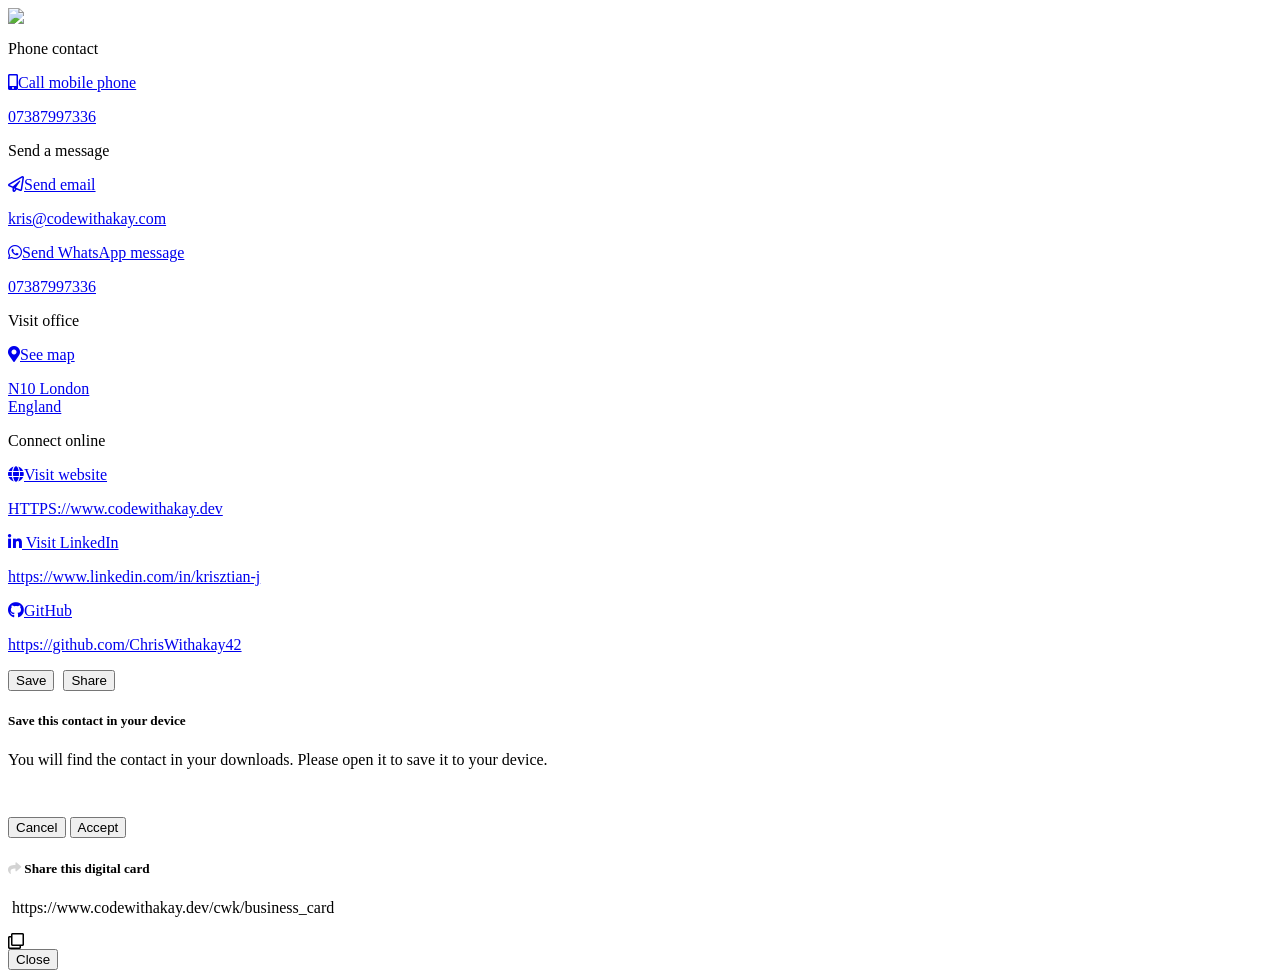
==== cwk_card.html @ fe5f5bd5 "initial commit this is a temporary repo until I get time to integrate this in my personal portfolio" ====
<html lang="en">
<head>
    <meta charset="UTF-8">
    <meta name="viewport" content="width=device-width, initial-scale=1.0">
    <title>Business Card</title>
    
    <!-- Linking to the external CSS file -->
    <link rel="stylesheet" href="src/assets/styles.css">
    <link rel="stylesheet" href="https://use.fontawesome.com/releases/v5.15.4/css/all.css">
    <script src="https://cdnjs.cloudflare.com/ajax/libs/bootstrap/5.3.2/js/bootstrap.min.js" integrity="sha512-WW8/jxkELe2CAiE4LvQfwm1rajOS8PHasCCx+knHG0gBHt8EXxS6T6tJRTGuDQVnluuAvMxWF4j8SNFDKceLFg==" crossorigin="anonymous" referrerpolicy="no-referrer"></script>

    <!-- You can include additional meta tags, stylesheets, or scripts here -->
</head>
  <body>
    <main role="main" class="main">
      <section>
        <div class="container-fluid">
          <div class="row mb-5">
              <div class="col-12 col-md-5 mx-auto text-center">
                  <img class="img-fluid mx-auto" style="max-height: 500px;" src="src/assets/9a6gtOZBUU2.png">
              </div>
          </div>
          <div class="row">
              <div class="col-12 col-md-6 mx-auto">
                  <div class="box">
                      <p>Phone contact</p>
                        <a href="tel:+447387997336" class="d-none d-md-block">  
                          <div class="col-12 px-0 input-box d-flex justify-content-between align-items-center">
                              <p><i class="fas fa-mobile-alt mr-2"></i>Call mobile phone</p>
                              <p class="form-control hg-initial mb-0">07387997336</p>
                          </div>
                        </a>
                  </div>
                <div class="box">
                    <p>Send a message</p>
                    <a href="mailto:kris@codewithakay.com" class="d-none d-md-block">  
                      <div class="col-12 px-0 input-box d-flex justify-content-between align-items-center">
                    <p><i class="far fa-paper-plane mr-2"></i>Send email</p>
                          <p class="form-control hg-initial d-none d-md-block mb-0">kris@codewithakay.com</p>
                      </div>
                    </a>
                    <a href="http://wa.me/+447387997336" class="d-none d-md-block" target="_blank">  
                      <div class="col-12 px-0 input-box d-flex justify-content-between align-items-center">
                    <p><i class="fab fa-whatsapp mr-2"></i>Send WhatsApp message</p>
                          <p class="form-control hg-initial mb-0">07387997336</p>
                      </div>
                    </a>
                </div>
  
                <div class="box">
                  <p>Visit office</p>
                  <a href="http://maps.google.com/?q=London+London+N10+England" class="d-none d-md-block" target="_blank">  
                    <div class="col-12 px-0 input-box d-flex justify-content-between align-items-center">
                      <p><i class="fas fa-map-marker-alt mr-2"></i>See map</p>
                      <p class="form-control hg-initial mb-0">N10  London<br>England</p>
                    </div>
                  </a>
                  </div>
  
        <div class="box">
                    <p>Connect online</p>
                      <a href="http://www.codewithakay.dev" class="d-none d-md-block" target="_blank">  
                        <div class="col-12 px-0 input-box d-flex justify-content-between align-items-center">
                          <p><i class="fas fa-globe mr-2""></i>Visit website</p>
                          <p class="form-control hg-initial mb-0">HTTPS://www.codewithakay.dev</p>
                        </div>
                      </a>
                              
                      <a href="https://www.linkedin.com/in/krisztian-j" class="d-none d-md-block" target="_blank">  
                        <div class="col-12 px-0 input-box d-flex justify-content-between align-items-center">
                          <p><i class="fab fa-linkedin-in mr-2"></i>&nbsp;Visit LinkedIn</p>
                            <p class="form-control hg-initial mb-0">https://www.linkedin.com/in/krisztian-j</p>
                        </div>
                      </a>
                              
                      <div class="col-12 px-0 input-box d-flex justify-content-between align-items-center d-block d-md-none">
                        <!-- <a href="https://www.linkedin.com/in/krisztian-j" class="d-block d-md-none" target="_blank" style="flex-grow:1"> -->
                        <!--   <p><i class="fab fa-linkedin-in mr-2"></i>&nbsp;https://www.linkedin.com/in/krisztian-j</p> -->
                        <!-- </a> -->
                        </div>
                          <a href="https://github.com/ChrisWithakay42" class="d-none d-md-block" target="_blank">  
                            <div class="col-12 px-0 input-box d-flex justify-content-between align-items-center">
                              <p><i class="fab fa-github mr-2"></i>GitHub</p>
                              <p class="form-control hg-initial mb-0">https://github.com/ChrisWithakay42</p>
                            </div>
                          </a>
                        </div>
                        <div class="col-12 d-block d-md-flex justify-content-center">
                          <!-- <a class="btn btn-primary btn-s my-3 download_contact" -->
                          <!--     data-bs-toggle="modal" -->
                          <!--   data-bs-target="export_contact_modal"> -->
                          <!-- Save</a> -->
                          <button
                            type="submit"
                            class="btn btn-primary btn-s my-3"
                            data-bs-toggle="modal"
                            data-bs-target="#export-contact-modal"
                          >Save</button>
                          <button 
                            type="submit" 
                            class="btn btn-primary btn-s my-3" 
                            data-bs-toggle="modal" 
                            data-bs-target="#modal-share" 
                            style="margin-left: 5px;">
                          Share
                          </button>
                        </div>
                      </div>
                    </div>
        </div>
      </section>
    </main>
    <div id="export-contact-modal" class="modal fade" tabindex="-1" role="dialog" aria-labelledby="myModalLabel" aria-hidden="true">
      <div class="modal-dialog" role="document">
        <div class="modal-content">
          <div class="modal-body pb-4">
            <h5>Save this contact in your device</h5>
            <p>You will find the contact in your downloads. Please open it to save it to your device.</p>
            <p><i class="far fa-download"></i></p>
          </div> 
          <div class="modal-footer d-block d-md-flex justify-content-center">
            <button class="btn btn-primary negative" data-bs-dismiss="modal" aria-hidden="true">Cancel</button>
            <button id="resume_vcf_download" class="btn btn-primary" data-bs-dismiss="modal" aria-hidden="true">Accept</button>
          </div>
        </div>
      </div>
    </div>
    <div id="modal-share" class="modal fade" role="dialog" aria-labelledby="modalCreate" aria-hidden="true">
    <div class="modal-dialog" role="document">
      <div class="modal-content">
        <div class="modal-body pb-4">
          <h5 class="pb-3">
            <i class="fas fa-share" style="color:lightgrey"></i> Share this digital card
          </h5>
          <div class="box">
            <div class="col-12 px-0 input-box d-flex justify-content-between align-items-center d-block">
              <p>&nbsp;https://www.codewithakay.dev/cwk/business_card</p>
                <a class="d-block pr-4 copy" data-clipboard-text="https://www.codewithakay.dev/cwk/business_card">
                  <i class="far fa-clone"></i>
                </a>
            </div>
          </div>
        </div>
        <div class="modal-footer d-block d-md-flex justify-content-center">
          <button class="btn btn-primary" data-bs-dismiss="modal" aria-hidden="true">Close</button>
        </div>
      </div>
    </div> 
  </div>
  <script>
    <!--Function to copy data to clipboard-->
  </script>
  <script nonce="" type="text/javascript" charset="utf-8">
    jQuery(document).ready(function() {
      // -------- DOWNLOAD VCF CONTACTS
        $(".download_contact").click( function() {
          if (navigator.platform === 'iPhone') {
            resumeVcfDownload();
          }else{
            $('#export_contact_modal').modal();
          };
        })

        $('#resume_vcf_download').on('click',function(){
          resumeVcfDownload();
        });

        function resumeVcfDownload(){
          if(/(iPad|iPhone|iPod)/g.test( navigator.platform )) {
              if (navigator.userAgent.indexOf('Safari') != -1 &&
                      navigator.userAgent.indexOf('CriOS') == -1 && navigator.userAgent.indexOf('Chrome') == -1 ) { //Safari
                  window.location.assign("/export/9a6gtOZBUU2?export=ics&amp;locale=en"); //:export=>"ics"
              } else {
                  window.location.assign("/export/9a6gtOZBUU2?export=ics&amp;locale=en");
              }
          }
          else if (/(Win)/g.test( navigator.userAgent )) {
              window.location.assign("/export/9a6gtOZBUU2?export=outlook&amp;locale=en");
          }
          else {
              window.location.assign("/export/9a6gtOZBUU2?export=vcf&amp;locale=en");
          }
        };
    });
  </script>
  </body>
</html>
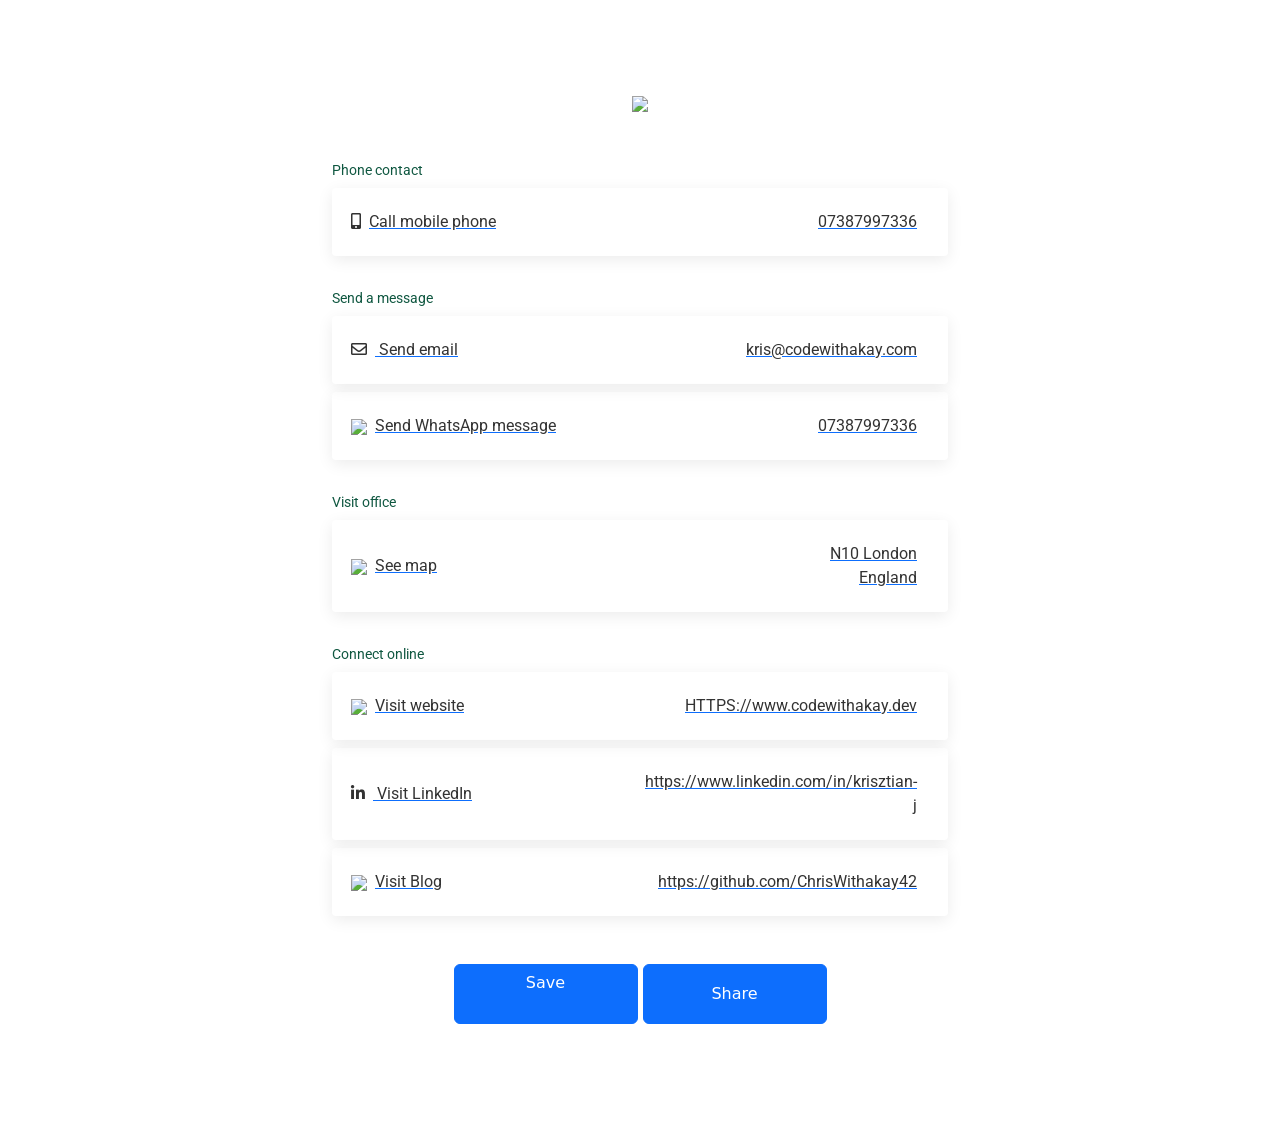
==== commit 1ef14d50: "refactored for mobile" ====
--- a/cwk_card.html
+++ b/cwk_card.html
@@ -5,97 +5,142 @@
     <title>Business Card</title>
     
     <!-- Linking to the external CSS file -->
-    <link rel="stylesheet" href="src/assets/styles.css">
+    <link rel="stylesheet" href="styles.css">
     <link rel="stylesheet" href="https://use.fontawesome.com/releases/v5.15.4/css/all.css">
     <script src="https://cdnjs.cloudflare.com/ajax/libs/bootstrap/5.3.2/js/bootstrap.min.js" integrity="sha512-WW8/jxkELe2CAiE4LvQfwm1rajOS8PHasCCx+knHG0gBHt8EXxS6T6tJRTGuDQVnluuAvMxWF4j8SNFDKceLFg==" crossorigin="anonymous" referrerpolicy="no-referrer"></script>
+    <script src="https://code.jquery.com/jquery-3.6.4.min.js"></script>
+    <script src="https://cdn.jsdelivr.net/npm/bootstrap@5.7.0/dist/js/bootstrap.bundle.min.js"></script>
+    <link href="https://cdn.jsdelivr.net/npm/bootstrap@5.7.0/dist/css/bootstrap.min.css" rel="stylesheet">
+
+
 
     <!-- You can include additional meta tags, stylesheets, or scripts here -->
 </head>
   <body>
-    <main role="main" class="main">
-      <section>
-        <div class="container-fluid">
-          <div class="row mb-5">
-              <div class="col-12 col-md-5 mx-auto text-center">
-                  <img class="img-fluid mx-auto" style="max-height: 500px;" src="src/assets/9a6gtOZBUU2.png">
+<main role="main" class="main">
+  <section>
+      <div class="container-fluid">
+        <div class="row mb-5">
+            <div class="col-12 col-md-5 mx-auto text-center">
+                <img class="img-fluid mx-auto" style="max-height: 500px;" src="https://media.know.ee/knowee-vcard/9a6gtOZBUU2.png">
+            </div>
+        </div>
+
+        <div class="row">
+            <div class="col-12 col-md-6 mx-auto">
+                <div class="box">
+                    <p>Phone contact</p>
+                      <a href="tel:07387997336" class="d-none d-md-block">  
+                        <div class="col-12 px-0 input-box d-flex justify-content-between align-items-center">
+                            <p><i class="fas fa-mobile-alt mr-2"></i>Call mobile phone</p>
+                            <p class="form-control hg-initial mb-0">07387997336</p>
+                        </div>
+                      </a>
+                        
+                      <div class="col-12 px-0 input-box d-flex justify-content-between align-items-center d-block d-md-none">
+                        <a href="tel:07387997336" class="d-block d-md-none" style="flex-grow:1">
+                          <p><i class="fas fa-mobile-alt mr-2"></i>07387997336</p>
+                        </a>
+                        <a class="d-block d-md-none pr-4 copy" data-clipboard-text="07387997336" data-original-title="Copied!" title=""><img src="/assets/customer/edit.svg"></a>
+                      </div>
+
+                </div>
+
+              <div class="box">
+                  <p>Send a message</p>
+                  <a href="mailto:kris@codewithakay.com" class="d-none d-md-block">  
+                    <div class="col-12 px-0 input-box d-flex justify-content-between align-items-center">
+                    <p><i class="far fa-envelope mr-2"></i> Send email</p>
+                        <p class="form-control hg-initial d-none d-md-block mb-0">kris@codewithakay.com</p>
+                    </div>
+                  </a>
+                    
+                  <div class="col-12 px-0 input-box d-flex justify-content-between align-items-center d-block d-md-none">
+                    <a href="mailto:kris@codewithakay.com" class="d-block d-md-none" style="flex-grow:1">
+                    <p><i class="far fa-envelope mr-2"></i>kris@codewithakay.com</p>
+                    </a>
+                    <a class="d-block d-md-none pr-4 copy" data-clipboard-text="kris@codewithakay.com" data-original-title="" title=""><img src="/assets/customer/edit.svg"></a>
+                  </div>
+                  <a href="http://wa.me/07387997336" class="d-none d-md-block" target="_blank">  
+                    <div class="col-12 px-0 input-box d-flex justify-content-between align-items-center">
+                        <p><img class="img-fluid mr-2" src="/assets/customer/WhatsappLogo.svg">Send WhatsApp message</p>
+                        <p class="form-control hg-initial mb-0">07387997336</p>
+                    </div>
+                  </a>
+                    
+                  <div class="col-12 px-0 input-box d-flex justify-content-between align-items-center d-block d-md-none">
+                    <a href="http://wa.me/07387997336" class="d-block d-md-none" target="_blank" style="flex-grow:1">
+                      <p><img class="img-fluid mr-2" src="/assets/customer/WhatsappLogo.svg">07387997336</p>
+                    </a>
+                    <a class="d-block d-md-none pr-4 copy" data-clipboard-text="07387997336" data-original-title="" title=""><img src="/assets/customer/edit.svg"></a>
+                  </div>
               </div>
-          </div>
-          <div class="row">
-              <div class="col-12 col-md-6 mx-auto">
-                  <div class="box">
-                      <p>Phone contact</p>
-                        <a href="tel:+447387997336" class="d-none d-md-block">  
-                          <div class="col-12 px-0 input-box d-flex justify-content-between align-items-center">
-                              <p><i class="fas fa-mobile-alt mr-2"></i>Call mobile phone</p>
-                              <p class="form-control hg-initial mb-0">07387997336</p>
-                          </div>
-                        </a>
-                  </div>
-                <div class="box">
-                    <p>Send a message</p>
-                    <a href="mailto:kris@codewithakay.com" class="d-none d-md-block">  
-                      <div class="col-12 px-0 input-box d-flex justify-content-between align-items-center">
-                    <p><i class="far fa-paper-plane mr-2"></i>Send email</p>
-                          <p class="form-control hg-initial d-none d-md-block mb-0">kris@codewithakay.com</p>
-                      </div>
-                    </a>
-                    <a href="http://wa.me/+447387997336" class="d-none d-md-block" target="_blank">  
-                      <div class="col-12 px-0 input-box d-flex justify-content-between align-items-center">
-                    <p><i class="fab fa-whatsapp mr-2"></i>Send WhatsApp message</p>
-                          <p class="form-control hg-initial mb-0">07387997336</p>
-                      </div>
-                    </a>
-                </div>
-  
+
                 <div class="box">
                   <p>Visit office</p>
                   <a href="http://maps.google.com/?q=London+London+N10+England" class="d-none d-md-block" target="_blank">  
-                    <div class="col-12 px-0 input-box d-flex justify-content-between align-items-center">
-                      <p><i class="fas fa-map-marker-alt mr-2"></i>See map</p>
-                      <p class="form-control hg-initial mb-0">N10  London<br>England</p>
-                    </div>
-                  </a>
-                  </div>
-  
-        <div class="box">
-                    <p>Connect online</p>
-                      <a href="http://www.codewithakay.dev" class="d-none d-md-block" target="_blank">  
-                        <div class="col-12 px-0 input-box d-flex justify-content-between align-items-center">
-                          <p><i class="fas fa-globe mr-2""></i>Visit website</p>
-                          <p class="form-control hg-initial mb-0">HTTPS://www.codewithakay.dev</p>
-                        </div>
+                      <div class="col-12 px-0 input-box d-flex justify-content-between align-items-center">
+                          <p><img class="img-fluid mr-2" src="/assets/customer/MapPinLine.svg">See map</p>
+                          <p class="form-control hg-initial mb-0">N10  London<br>England</p>
+                      </div>
+                    </a>
+                      
+                    <div class="col-12 px-0 input-box d-flex justify-content-between align-items-center d-block d-md-none">
+                      <a href="http://maps.google.com/?q=London+London+N10+England" class="d-block d-md-none" target="_blank" style="flex-grow:1">
+                        <p><img class="img-fluid mr-2" src="/assets/customer/MapPinLine.svg">N10  London<br>England</p>
                       </a>
-                              
-                      <a href="https://www.linkedin.com/in/krisztian-j" class="d-none d-md-block" target="_blank">  
-                        <div class="col-12 px-0 input-box d-flex justify-content-between align-items-center">
-                          <p><i class="fab fa-linkedin-in mr-2"></i>&nbsp;Visit LinkedIn</p>
-                            <p class="form-control hg-initial mb-0">https://www.linkedin.com/in/krisztian-j</p>
-                        </div>
-                      </a>
-                              
-                      <div class="col-12 px-0 input-box d-flex justify-content-between align-items-center d-block d-md-none">
-                        <!-- <a href="https://www.linkedin.com/in/krisztian-j" class="d-block d-md-none" target="_blank" style="flex-grow:1"> -->
-                        <!--   <p><i class="fab fa-linkedin-in mr-2"></i>&nbsp;https://www.linkedin.com/in/krisztian-j</p> -->
-                        <!-- </a> -->
-                        </div>
+                      <a class="d-block d-md-none pr-4 copy" data-clipboard-text="N10  London England" data-original-title="" title="">
+                          <img src="/assets/customer/edit.svg"></a>
+                    </div>
+                </div>
+
+                    <div class="box">
+                        <p>Connect online</p>
+                          <a href="http://HTTPS://www.codewithakay.dev" class="d-none d-md-block" target="_blank">  
+                            <div class="col-12 px-0 input-box d-flex justify-content-between align-items-center">
+                                <p><img class="img-fluid mr-2" src="/assets/customer/Globe.svg">Visit website</p>
+                                <p class="form-control hg-initial mb-0">HTTPS://www.codewithakay.dev</p>
+                            </div>
+                          </a>
+                            
+                          <div class="col-12 px-0 input-box d-flex justify-content-between align-items-center d-block d-md-none">
+                            <a href="http://HTTPS://www.codewithakay.dev" class="d-block d-md-none" target="_blank" style="flex-grow:1">
+                              <p><img class="img-fluid mr-2" src="/assets/customer/Globe.svg">HTTPS://www.codewithakay.dev</p>
+                            </a>
+                            <a class="d-block d-md-none pr-4 copy" data-clipboard-text="HTTPS://www.codewithakay.dev" data-original-title="Copied!" title=""><img src="/assets/customer/edit.svg"></a>
+                          </div>
+                          <a href="https://www.linkedin.com/in/krisztian-j" class="d-none d-md-block" target="_blank">  
+                            <div class="col-12 px-0 input-box d-flex justify-content-between align-items-center">
+                                <p><i class="fab fa-linkedin-in mr-2"></i>&nbsp;Visit LinkedIn</p>
+                                <p class="form-control hg-initial mb-0">https://www.linkedin.com/in/krisztian-j</p>
+                            </div>
+                          </a>
+                            
+                          <div class="col-12 px-0 input-box d-flex justify-content-between align-items-center d-block d-md-none">
+                            <a href="https://www.linkedin.com/in/krisztian-j" class="d-block d-md-none" target="_blank" style="flex-grow:1">
+                              <p><i class="fab fa-linkedin-in mr-2"></i>&nbsp;https://www.linkedin.com/in/krisztian-j</p>
+                            </a>
+                            <a class="d-block d-md-none pr-4 copy" data-clipboard-text="https://www.linkedin.com/in/krisztian-j" data-original-title="Copied!" title=""><img src="/assets/customer/edit.svg"></a>
+                          </div>
                           <a href="https://github.com/ChrisWithakay42" class="d-none d-md-block" target="_blank">  
                             <div class="col-12 px-0 input-box d-flex justify-content-between align-items-center">
-                              <p><i class="fab fa-github mr-2"></i>GitHub</p>
-                              <p class="form-control hg-initial mb-0">https://github.com/ChrisWithakay42</p>
+                                <p><img class="img-fluid mr-2" src="/assets/customer/Globe.svg">Visit Blog</p>
+                                <p class="form-control hg-initial mb-0">https://github.com/ChrisWithakay42</p>
                             </div>
                           </a>
-                        </div>
+                            
+                          <div class="col-12 px-0 input-box d-flex justify-content-between align-items-center d-block d-md-none">
+                            <a href="https://github.com/ChrisWithakay42" class="d-block d-md-none" target="_blank" style="flex-grow:1">
+                              <p><img class="img-fluid mr-2" src="/assets/customer/Globe.svg">https://github.com/ChrisWithakay42</p>
+                            </a>
+                            <a class="d-block d-md-none pr-4 copy" data-clipboard-text="https://github.com/ChrisWithakay42" data-original-title="" title=""><img src="/assets/customer/edit.svg"></a>
+                          </div>
+                    </div>
                         <div class="col-12 d-block d-md-flex justify-content-center">
-                          <!-- <a class="btn btn-primary btn-s my-3 download_contact" -->
-                          <!--     data-bs-toggle="modal" -->
-                          <!--   data-bs-target="export_contact_modal"> -->
-                          <!-- Save</a> -->
-                          <button
-                            type="submit"
-                            class="btn btn-primary btn-s my-3"
-                            data-bs-toggle="modal"
-                            data-bs-target="#export-contact-modal"
-                          >Save</button>
+                          <a class="btn btn-primary btn-s my-3 download_contact"
+                              data-bs-toggle="modal"
+                            data-bs-target="#export-contact-modal">
+                          Save</a>
                           <button 
                             type="submit" 
                             class="btn btn-primary btn-s my-3" 
@@ -105,11 +150,15 @@
                           Share
                           </button>
                         </div>
-                      </div>
-                    </div>
-        </div>
-      </section>
-    </main>
+
+
+            </div>
+        </div>
+      </div>
+    
+  </section>
+
+</main>
     <div id="export-contact-modal" class="modal fade" tabindex="-1" role="dialog" aria-labelledby="myModalLabel" aria-hidden="true">
       <div class="modal-dialog" role="document">
         <div class="modal-content">
@@ -148,40 +197,65 @@
     </div> 
   </div>
   <script>
-    <!--Function to copy data to clipboard-->
+    $(document).ready(function () {
+        // Function to copy data to clipboard
+        function copyToClipboard() {
+          // Get the data-clipboard-text attribute value
+          var clipboardText = $('#modal-share .copy').attr('data-clipboard-text').trim();
+    
+          // Create a temporary text area element
+          var tempTextArea = $('<textarea>');
+          tempTextArea.val(clipboardText);
+    
+          // Append the text area to the document
+          $('body').append(tempTextArea);
+    
+          // Select the text in the text area
+          tempTextArea.select();
+          tempTextArea[0].setSelectionRange(0, 99999); // For mobile devices
+    
+          // Copy the selected text to the clipboard
+          document.execCommand('copy');
+    
+          // Remove the temporary text area
+          tempTextArea.remove();
+    
+          // Optionally, provide some feedback to the user
+          alert('Text copied to clipboard: ' + clipboardText);
+        }
+    
+        // Call the function when the copy button is clicked
+        $('#modal-share .copy').on('click', copyToClipboard);
+  });
   </script>
-  <script nonce="" type="text/javascript" charset="utf-8">
-    jQuery(document).ready(function() {
-      // -------- DOWNLOAD VCF CONTACTS
-        $(".download_contact").click( function() {
-          if (navigator.platform === 'iPhone') {
-            resumeVcfDownload();
-          }else{
-            $('#export_contact_modal').modal();
-          };
-        })
-
-        $('#resume_vcf_download').on('click',function(){
-          resumeVcfDownload();
-        });
-
-        function resumeVcfDownload(){
-          if(/(iPad|iPhone|iPod)/g.test( navigator.platform )) {
-              if (navigator.userAgent.indexOf('Safari') != -1 &&
-                      navigator.userAgent.indexOf('CriOS') == -1 && navigator.userAgent.indexOf('Chrome') == -1 ) { //Safari
-                  window.location.assign("/export/9a6gtOZBUU2?export=ics&amp;locale=en"); //:export=>"ics"
-              } else {
-                  window.location.assign("/export/9a6gtOZBUU2?export=ics&amp;locale=en");
-              }
+  <script>
+          function downloadVCF(contactInfo) {
+              const vcfContent = `BEGIN:VCARD
+  VERSION:3.0
+  FN:${contactInfo.fullName}
+  TEL:${contactInfo.phoneNumber}
+  EMAIL:${contactInfo.email}
+  END:VCARD`;
+  
+              const blob = new Blob([vcfContent], { type: 'text/vcard' });
+  
+              const link = document.createElement('a');
+              link.download = 'Krisztian Jakovcevic.vcf';
+              link.href = window.URL.createObjectURL(blob);
+  
+              document.body.appendChild(link);
+              link.click();
+              document.body.removeChild(link);
           }
-          else if (/(Win)/g.test( navigator.userAgent )) {
-              window.location.assign("/export/9a6gtOZBUU2?export=outlook&amp;locale=en");
-          }
-          else {
-              window.location.assign("/export/9a6gtOZBUU2?export=vcf&amp;locale=en");
-          }
-        };
-    });
+  
+          document.getElementById('resume_vcf_download').addEventListener('click', function() {
+              const contactInfo = {
+                  fullName: 'John Doe',
+                  phoneNumber: '+1234567890',
+                  email: 'john.doe@example.com'
+              };
+              downloadVCF(contactInfo);
+          });
   </script>
   </body>
 </html>
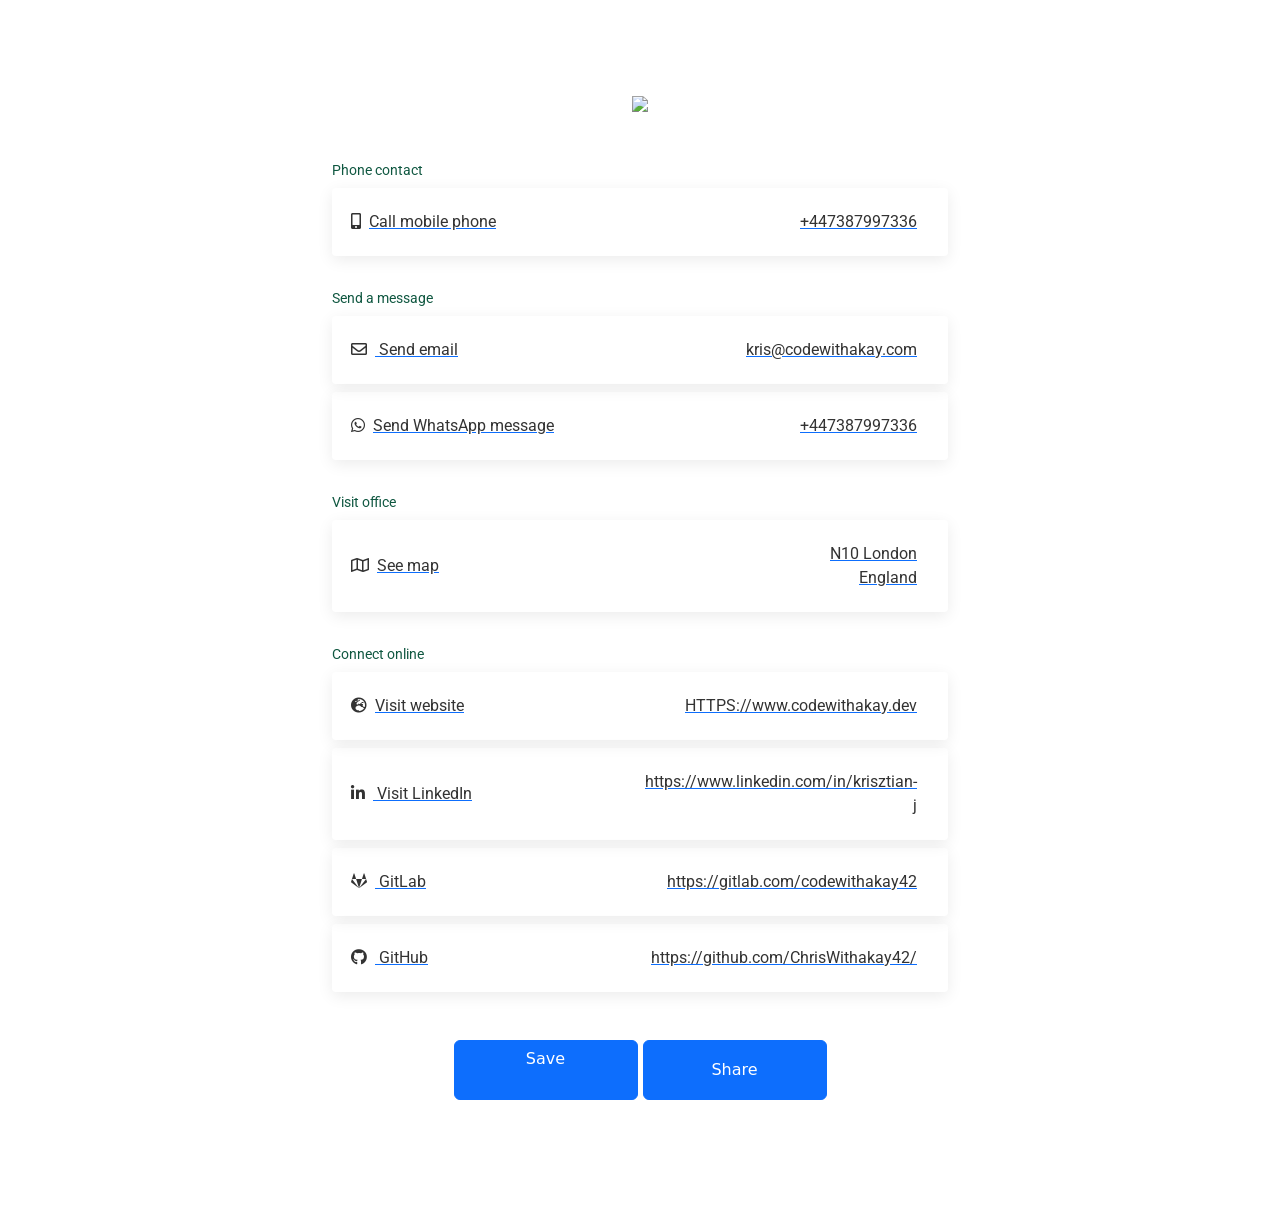
==== commit cd292d4e: "filled in personal data and added fa icons" ====
--- a/cwk_card.html
+++ b/cwk_card.html
@@ -30,18 +30,18 @@
             <div class="col-12 col-md-6 mx-auto">
                 <div class="box">
                     <p>Phone contact</p>
-                      <a href="tel:07387997336" class="d-none d-md-block">  
+                      <a href="tel:+447387997336" class="d-none d-md-block">  
                         <div class="col-12 px-0 input-box d-flex justify-content-between align-items-center">
                             <p><i class="fas fa-mobile-alt mr-2"></i>Call mobile phone</p>
-                            <p class="form-control hg-initial mb-0">07387997336</p>
+                            <p class="form-control hg-initial mb-0">+447387997336</p>
                         </div>
                       </a>
                         
                       <div class="col-12 px-0 input-box d-flex justify-content-between align-items-center d-block d-md-none">
-                        <a href="tel:07387997336" class="d-block d-md-none" style="flex-grow:1">
-                          <p><i class="fas fa-mobile-alt mr-2"></i>07387997336</p>
+                        <a href="tel:+447387997336" class="d-block d-md-none" style="flex-grow:1">
+                          <p><i class="fas fa-mobile-alt mr-2"></i>+447387997336</p>
                         </a>
-                        <a class="d-block d-md-none pr-4 copy" data-clipboard-text="07387997336" data-original-title="Copied!" title=""><img src="/assets/customer/edit.svg"></a>
+                  <a class="d-block d-md-none pr-4 copy" data-clipboard-text="07387997336" data-original-title="Copied!" title=""><i class="far fa-copy mr-2"></i></a>
                       </div>
 
                 </div>
@@ -59,20 +59,20 @@
                     <a href="mailto:kris@codewithakay.com" class="d-block d-md-none" style="flex-grow:1">
                     <p><i class="far fa-envelope mr-2"></i>kris@codewithakay.com</p>
                     </a>
-                    <a class="d-block d-md-none pr-4 copy" data-clipboard-text="kris@codewithakay.com" data-original-title="" title=""><img src="/assets/customer/edit.svg"></a>
+                  <a class="d-block d-md-none pr-4 copy" data-clipboard-text="kris@codewithakay.com" data-original-title="" title=""><i class="far fa-copy mr-2"></i></a>
                   </div>
-                  <a href="http://wa.me/07387997336" class="d-none d-md-block" target="_blank">  
+                  <a href="http://wa.me/+447387997336" class="d-none d-md-block" target="_blank">  
                     <div class="col-12 px-0 input-box d-flex justify-content-between align-items-center">
-                        <p><img class="img-fluid mr-2" src="/assets/customer/WhatsappLogo.svg">Send WhatsApp message</p>
-                        <p class="form-control hg-initial mb-0">07387997336</p>
+                    <p><i class="fab fa-whatsapp mr-2"></i>Send WhatsApp message</p>
+                        <p class="form-control hg-initial mb-0">+447387997336</p>
                     </div>
                   </a>
                     
                   <div class="col-12 px-0 input-box d-flex justify-content-between align-items-center d-block d-md-none">
-                    <a href="http://wa.me/07387997336" class="d-block d-md-none" target="_blank" style="flex-grow:1">
-                      <p><img class="img-fluid mr-2" src="/assets/customer/WhatsappLogo.svg">07387997336</p>
+                    <a href="http://wa.me/+447387997336" class="d-block d-md-none" target="_blank" style="flex-grow:1">
+                    <p><i class="fab fa-whatsapp mr-2"></i>+447387997336</p>
                     </a>
-                    <a class="d-block d-md-none pr-4 copy" data-clipboard-text="07387997336" data-original-title="" title=""><img src="/assets/customer/edit.svg"></a>
+                  <a class="d-block d-md-none pr-4 copy" data-clipboard-text="+447387997336" data-original-title="" title=""><i class="far fa-copy mr-2"></i></a>
                   </div>
               </div>
 
@@ -80,34 +80,34 @@
                   <p>Visit office</p>
                   <a href="http://maps.google.com/?q=London+London+N10+England" class="d-none d-md-block" target="_blank">  
                       <div class="col-12 px-0 input-box d-flex justify-content-between align-items-center">
-                          <p><img class="img-fluid mr-2" src="/assets/customer/MapPinLine.svg">See map</p>
+                    <p><i class="far fa-map mr-2"></i>See map</p>
                           <p class="form-control hg-initial mb-0">N10  London<br>England</p>
                       </div>
                     </a>
                       
                     <div class="col-12 px-0 input-box d-flex justify-content-between align-items-center d-block d-md-none">
                       <a href="http://maps.google.com/?q=London+London+N10+England" class="d-block d-md-none" target="_blank" style="flex-grow:1">
-                        <p><img class="img-fluid mr-2" src="/assets/customer/MapPinLine.svg">N10  London<br>England</p>
+                    <p><i class="far fa-mar mr-2"></i>N10  London<br>England</p>
                       </a>
                       <a class="d-block d-md-none pr-4 copy" data-clipboard-text="N10  London England" data-original-title="" title="">
-                          <img src="/assets/customer/edit.svg"></a>
+                    <i class="far fa-copy mr-2"></i></a>
                     </div>
                 </div>
 
                     <div class="box">
                         <p>Connect online</p>
-                          <a href="http://HTTPS://www.codewithakay.dev" class="d-none d-md-block" target="_blank">  
-                            <div class="col-12 px-0 input-box d-flex justify-content-between align-items-center">
-                                <p><img class="img-fluid mr-2" src="/assets/customer/Globe.svg">Visit website</p>
+                          <a href="http://www.codewithakay.dev" class="d-none d-md-block" target="_blank">  
+                            <div class="col-12 px-0 input-box d-flex justify-content-between align-items-center">
+                    <p><i class="fas fa-globe-europe mr-2"></i>Visit website</p>
                                 <p class="form-control hg-initial mb-0">HTTPS://www.codewithakay.dev</p>
                             </div>
                           </a>
                             
                           <div class="col-12 px-0 input-box d-flex justify-content-between align-items-center d-block d-md-none">
-                            <a href="http://HTTPS://www.codewithakay.dev" class="d-block d-md-none" target="_blank" style="flex-grow:1">
-                              <p><img class="img-fluid mr-2" src="/assets/customer/Globe.svg">HTTPS://www.codewithakay.dev</p>
-                            </a>
-                            <a class="d-block d-md-none pr-4 copy" data-clipboard-text="HTTPS://www.codewithakay.dev" data-original-title="Copied!" title=""><img src="/assets/customer/edit.svg"></a>
+                            <a href="http://www.codewithakay.dev" class="d-block d-md-none" target="_blank" style="flex-grow:1">
+                    <p><i class="fas fa-globe-europe mr-2"></i>https://www.codewithakay.dev</p>
+                            </a>
+                  <a class="d-block d-md-none pr-4 copy" data-clipboard-text="HTTPS://www.codewithakay.dev" data-original-title="Copied!" title=""><i class="far fa-copy mr2"></i></a>
                           </div>
                           <a href="https://www.linkedin.com/in/krisztian-j" class="d-none d-md-block" target="_blank">  
                             <div class="col-12 px-0 input-box d-flex justify-content-between align-items-center">
@@ -120,21 +120,36 @@
                             <a href="https://www.linkedin.com/in/krisztian-j" class="d-block d-md-none" target="_blank" style="flex-grow:1">
                               <p><i class="fab fa-linkedin-in mr-2"></i>&nbsp;https://www.linkedin.com/in/krisztian-j</p>
                             </a>
-                            <a class="d-block d-md-none pr-4 copy" data-clipboard-text="https://www.linkedin.com/in/krisztian-j" data-original-title="Copied!" title=""><img src="/assets/customer/edit.svg"></a>
-                          </div>
-                          <a href="https://github.com/ChrisWithakay42" class="d-none d-md-block" target="_blank">  
-                            <div class="col-12 px-0 input-box d-flex justify-content-between align-items-center">
-                                <p><img class="img-fluid mr-2" src="/assets/customer/Globe.svg">Visit Blog</p>
-                                <p class="form-control hg-initial mb-0">https://github.com/ChrisWithakay42</p>
-                            </div>
-                          </a>
-                            
-                          <div class="col-12 px-0 input-box d-flex justify-content-between align-items-center d-block d-md-none">
-                            <a href="https://github.com/ChrisWithakay42" class="d-block d-md-none" target="_blank" style="flex-grow:1">
-                              <p><img class="img-fluid mr-2" src="/assets/customer/Globe.svg">https://github.com/ChrisWithakay42</p>
-                            </a>
-                            <a class="d-block d-md-none pr-4 copy" data-clipboard-text="https://github.com/ChrisWithakay42" data-original-title="" title=""><img src="/assets/customer/edit.svg"></a>
-                          </div>
+                  <a class="d-block d-md-none pr-4 copy" data-clipboard-text="https://www.linkedin.com/in/krisztian-j" data-original-title="Copied!" title=""><i class="far fa-copy mr-2"></i></a>
+                          </div>
+                          <a href="https://gitlab.com/codewithakay42" class="d-none d-md-block" target="_blank">  
+                            <div class="col-12 px-0 input-box d-flex justify-content-between align-items-center">
+                                <p><i class="fab fa-gitlab mr-2"></i>&nbsp;GitLab</p>
+                                <p class="form-control hg-initial mb-0">https://gitlab.com/codewithakay42</p>
+                            </div>
+                          </a>
+                            
+                          <div class="col-12 px-0 input-box d-flex justify-content-between align-items-center d-block d-md-none">
+                            <a href="https://gitlab.com/codewithakay42" class="d-block d-md-none" target="_blank" style="flex-grow:1">
+                              <p><i class="fab fa-gitlab mr-2"></i>&nbsp;https://gitlab.com/codewithakay42</p>
+                            </a>
+                  <a class="d-block d-md-none pr-4 copy" data-clipboard-text="https://gitlab.com/codewithakay42" data-original-title="Copied!" title=""><i class="far fa-copy mr-2"></i></a>
+                          </div>
+                                          <a href="https://github.com/ChrisWithakay42/" class="d-none d-md-block" target="_blank">  
+                            <div class="col-12 px-0 input-box d-flex justify-content-between align-items-center">
+                                <p><i class="fab fa-github mr-2"></i>&nbsp;GitHub</p>
+                                <p class="form-control hg-initial mb-0">https://github.com/ChrisWithakay42/</p>
+                            </div>
+                          </a>
+                            
+                          <div class="col-12 px-0 input-box d-flex justify-content-between align-items-center d-block d-md-none">
+                            <a href="https://github.com/ChrisWithakay42/" class="d-block d-md-none" target="_blank" style="flex-grow:1">
+                              <p><i class="fab fa-github mr-2"></i>&nbsp;https://github.com/ChrisWithakay42/</p>
+                            </a>
+                  <a class="d-block d-md-none pr-4 copy" data-clipboard-text="https://gitlab.com/codewithakay42" data-original-title="Copied!" title=""><i class="far fa-copy mr-2"></i></a>
+                          </div>
+
+                            
                     </div>
                         <div class="col-12 d-block d-md-flex justify-content-center">
                           <a class="btn btn-primary btn-s my-3 download_contact"
@@ -174,7 +189,7 @@
         </div>
       </div>
     </div>
-    <div id="modal-share" class="modal fade" role="dialog" aria-labelledby="modalCreate" aria-hidden="true">
+    <div id="modal-share" class="modal fade " role="dialog" aria-labelledby="modalCreate" aria-hidden="true">
     <div class="modal-dialog" role="document">
       <div class="modal-content">
         <div class="modal-body pb-4">
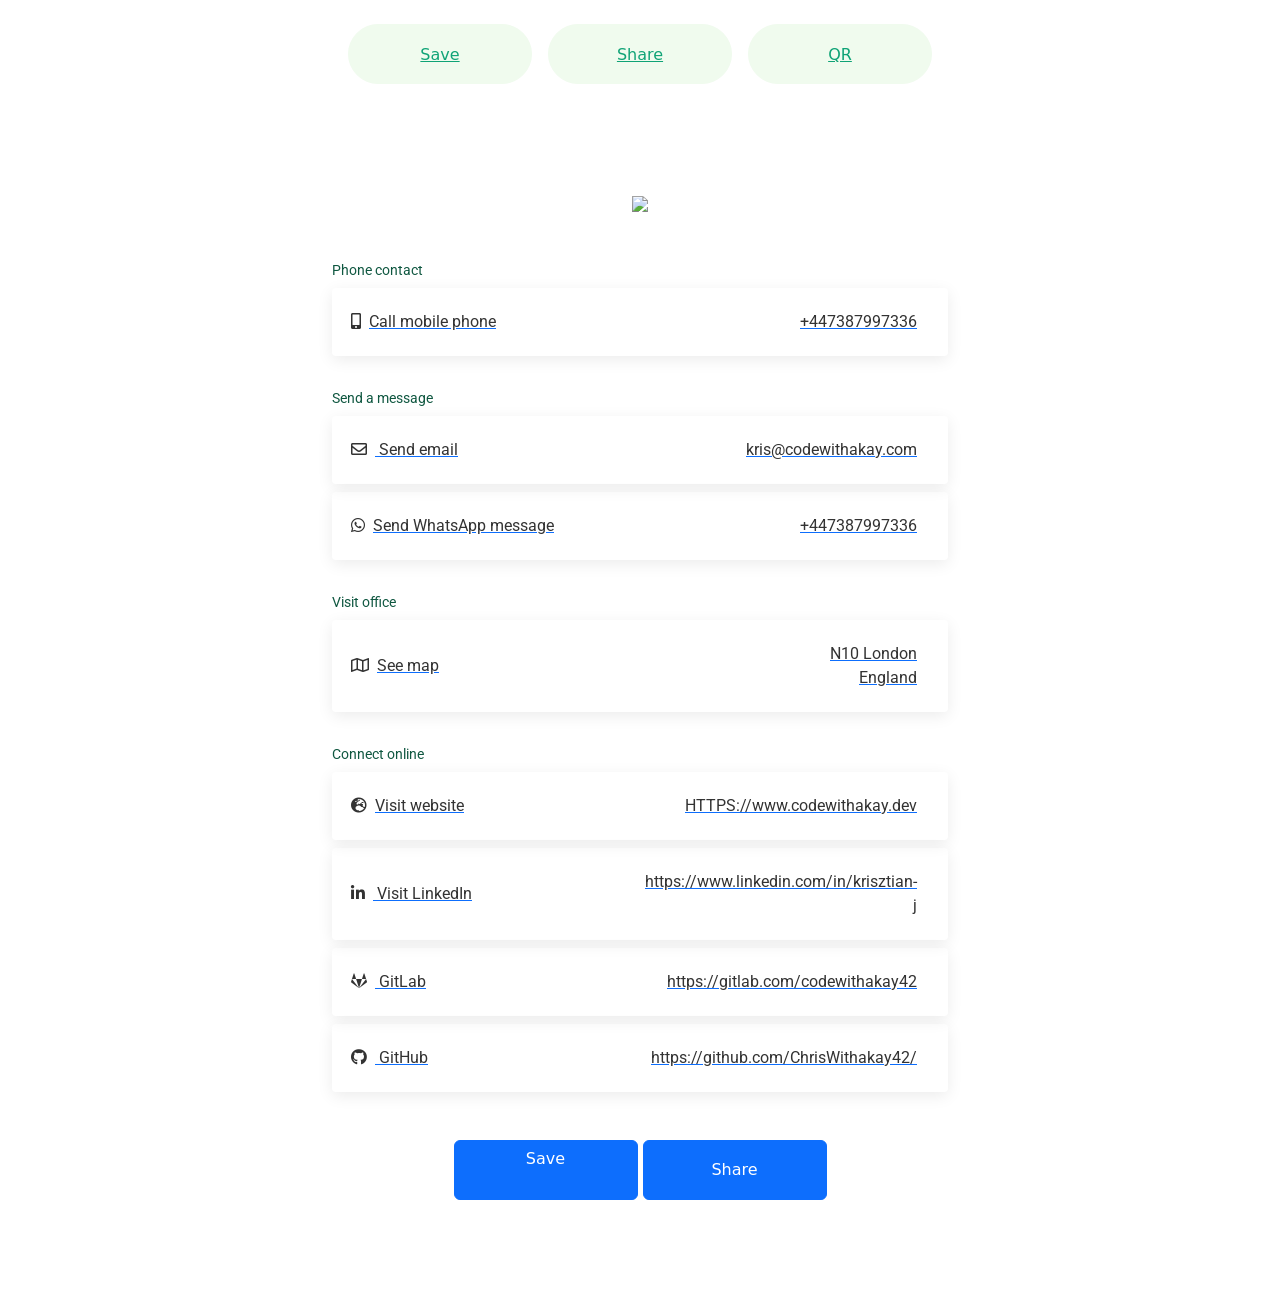
==== commit c3b08964: "added top button for modals" ====
--- a/cwk_card.html
+++ b/cwk_card.html
@@ -17,6 +17,18 @@
     <!-- You can include additional meta tags, stylesheets, or scripts here -->
 </head>
   <body>
+    <div class="row pt-4">
+
+            <div class="col-12 d-flex justify-content-center align-items-center">
+                <a href="#" class="btn-primary hierba btn-s mb-3 download_contact"
+                    data-bs-toggle="modal"
+          data-bs-target="#export-contact-modal"
+        >Save</a>
+                <a href="#" class="btn-primary hierba btn-s mb-3 mx-3" data-bs-toggle="modal" data-bs-target="#modal-share">Share</a>
+                <a href="#" class="btn-primary hierba btn-s mb-3" data-bs-toggle="modal" data-bs-target="#QRModal">QR</a>
+            </div>
+
+        </div>
 <main role="main" class="main">
   <section>
       <div class="container-fluid">
@@ -174,6 +186,24 @@
   </section>
 
 </main>
+    <div class="modal fade" id="QRModal" tabindex="-1" role="dialog" aria-labelledby="QRLabel" aria-hidden="true">
+    <div class="modal-dialog" role="document">
+        <div class="modal-content p-0">
+            <div class="modal-header d-block text-left py-3">
+                <h5>Krisztian Jakovcevic</h5>
+                <p class="mb-0">Founder/Lead Consultant/Developer  |  CodeWithaKay</p>
+            </div>
+            <div class="modal-body py-4 text-center">
+                <img class="d-block img-fluid mx-auto pb-3" src="https://www.know.ee/9a6gtOZBUU2.png">
+                <p class="mb-0">Show this QR code to quickly share this digital card.</p>
+            </div>
+            <div class="modal-footer mx-auto mb-3">
+                <button type="button" class="btn-primary" data-dismiss="modal" aria-label="Close">
+                  Close QR</button>
+            </div>
+        </div>
+    </div>
+</div>
     <div id="export-contact-modal" class="modal fade" tabindex="-1" role="dialog" aria-labelledby="myModalLabel" aria-hidden="true">
       <div class="modal-dialog" role="document">
         <div class="modal-content">
@@ -265,9 +295,9 @@
   
           document.getElementById('resume_vcf_download').addEventListener('click', function() {
               const contactInfo = {
-                  fullName: 'John Doe',
-                  phoneNumber: '+1234567890',
-                  email: 'john.doe@example.com'
+                  fullName: 'Krisztian Jakovcevic',
+                  phoneNumber: '+447387997336',
+                  email: 'kris@codewithakay.dev'
               };
               downloadVCF(contactInfo);
           });
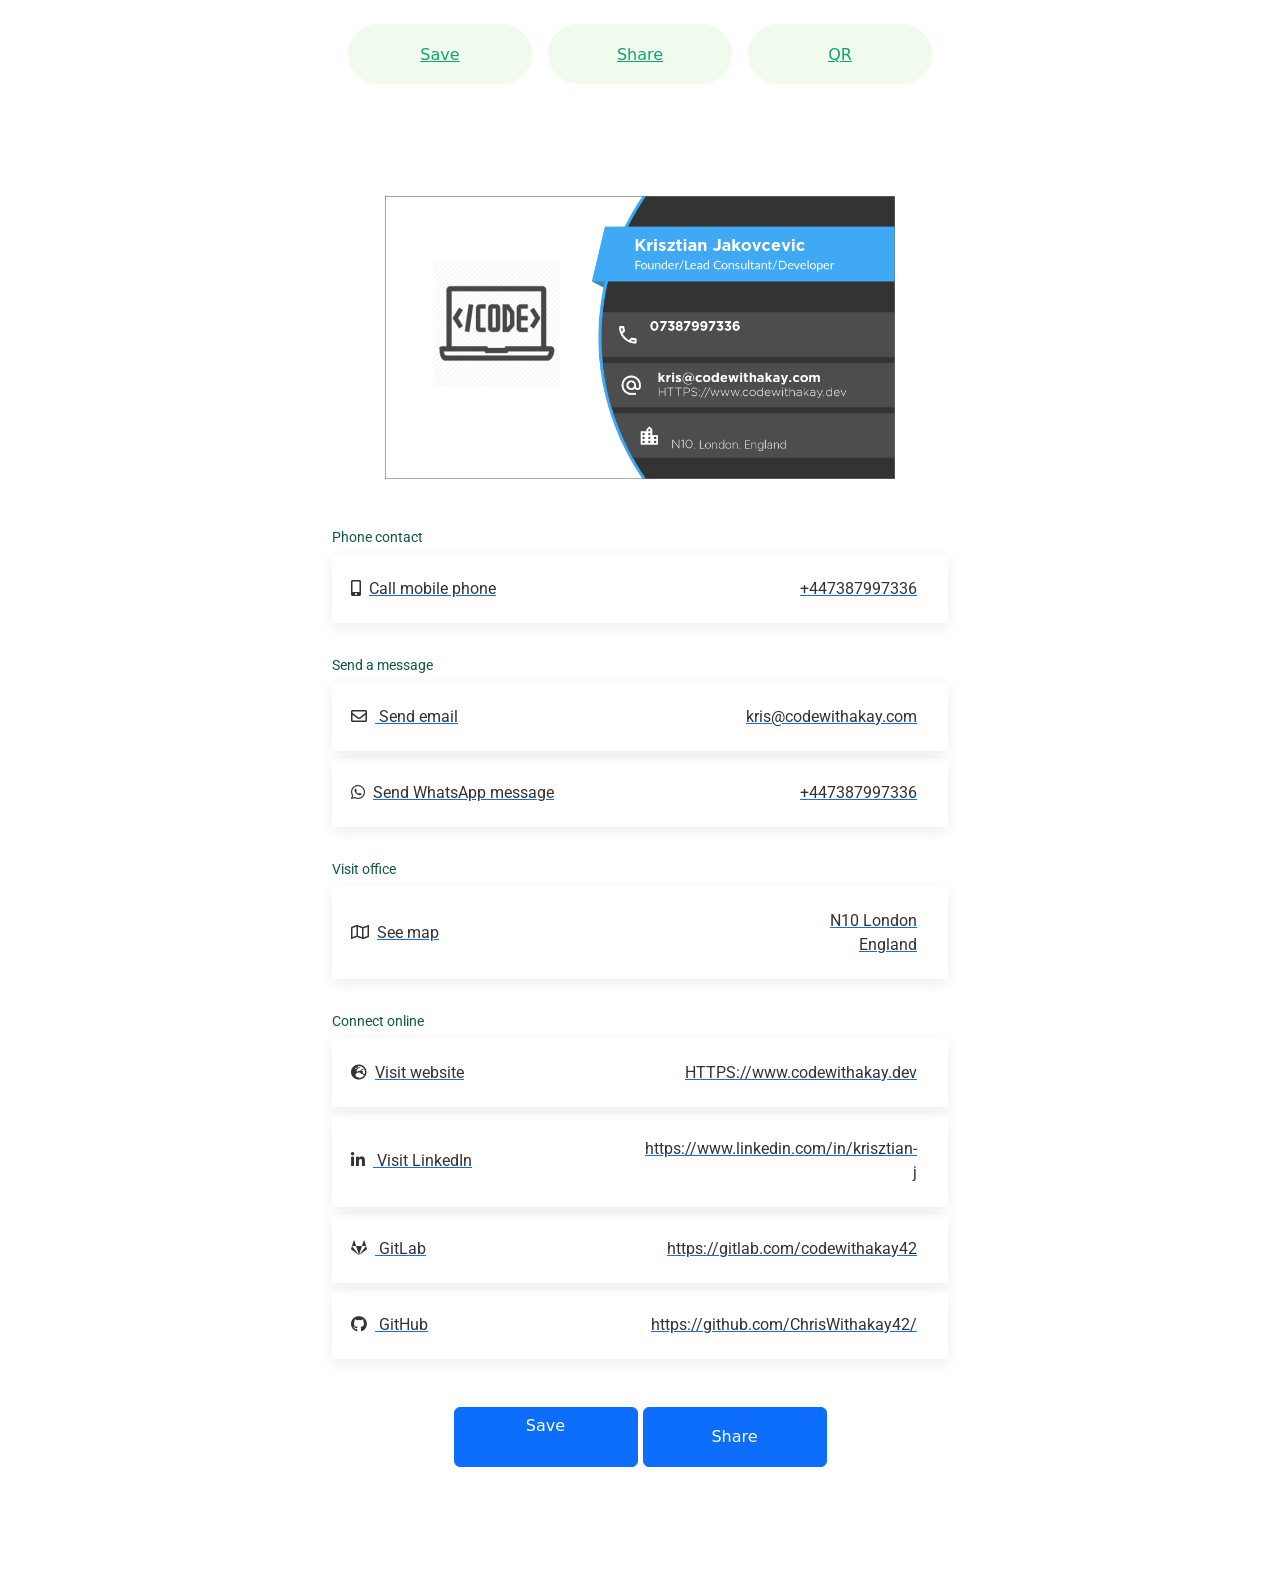
==== commit 5d19e138: "card setup for ccf" ====
--- a/cwk_card.html
+++ b/cwk_card.html
@@ -34,7 +34,7 @@
       <div class="container-fluid">
         <div class="row mb-5">
             <div class="col-12 col-md-5 mx-auto text-center">
-                <img class="img-fluid mx-auto" style="max-height: 500px;" src="https://media.know.ee/knowee-vcard/9a6gtOZBUU2.png">
+                <img class="img-fluid mx-auto" style="max-height: 500px;" src="9a6gtOZBUU2.png">
             </div>
         </div>
 
@@ -194,11 +194,11 @@
                 <p class="mb-0">Founder/Lead Consultant/Developer  |  CodeWithaKay</p>
             </div>
             <div class="modal-body py-4 text-center">
-                <img class="d-block img-fluid mx-auto pb-3" src="https://www.know.ee/9a6gtOZBUU2.png">
+                <img class="d-block img-fluid mx-auto pb-3" src="qrcode.png">
                 <p class="mb-0">Show this QR code to quickly share this digital card.</p>
             </div>
             <div class="modal-footer mx-auto mb-3">
-                <button type="button" class="btn-primary" data-dismiss="modal" aria-label="Close">
+                <button type="button" class="btn-primary" data-bs-dismiss="modal" aria-label="Close">
                   Close QR</button>
             </div>
         </div>
@@ -228,7 +228,7 @@
           </h5>
           <div class="box">
             <div class="col-12 px-0 input-box d-flex justify-content-between align-items-center d-block">
-              <p>&nbsp;https://www.codewithakay.dev/cwk/business_card</p>
+              <p>&nbsp;https://d36pjq5962anyf.cloudfront.net/cwk_card.html</p>
                 <a class="d-block pr-4 copy" data-clipboard-text="https://www.codewithakay.dev/cwk/business_card">
                   <i class="far fa-clone"></i>
                 </a>
